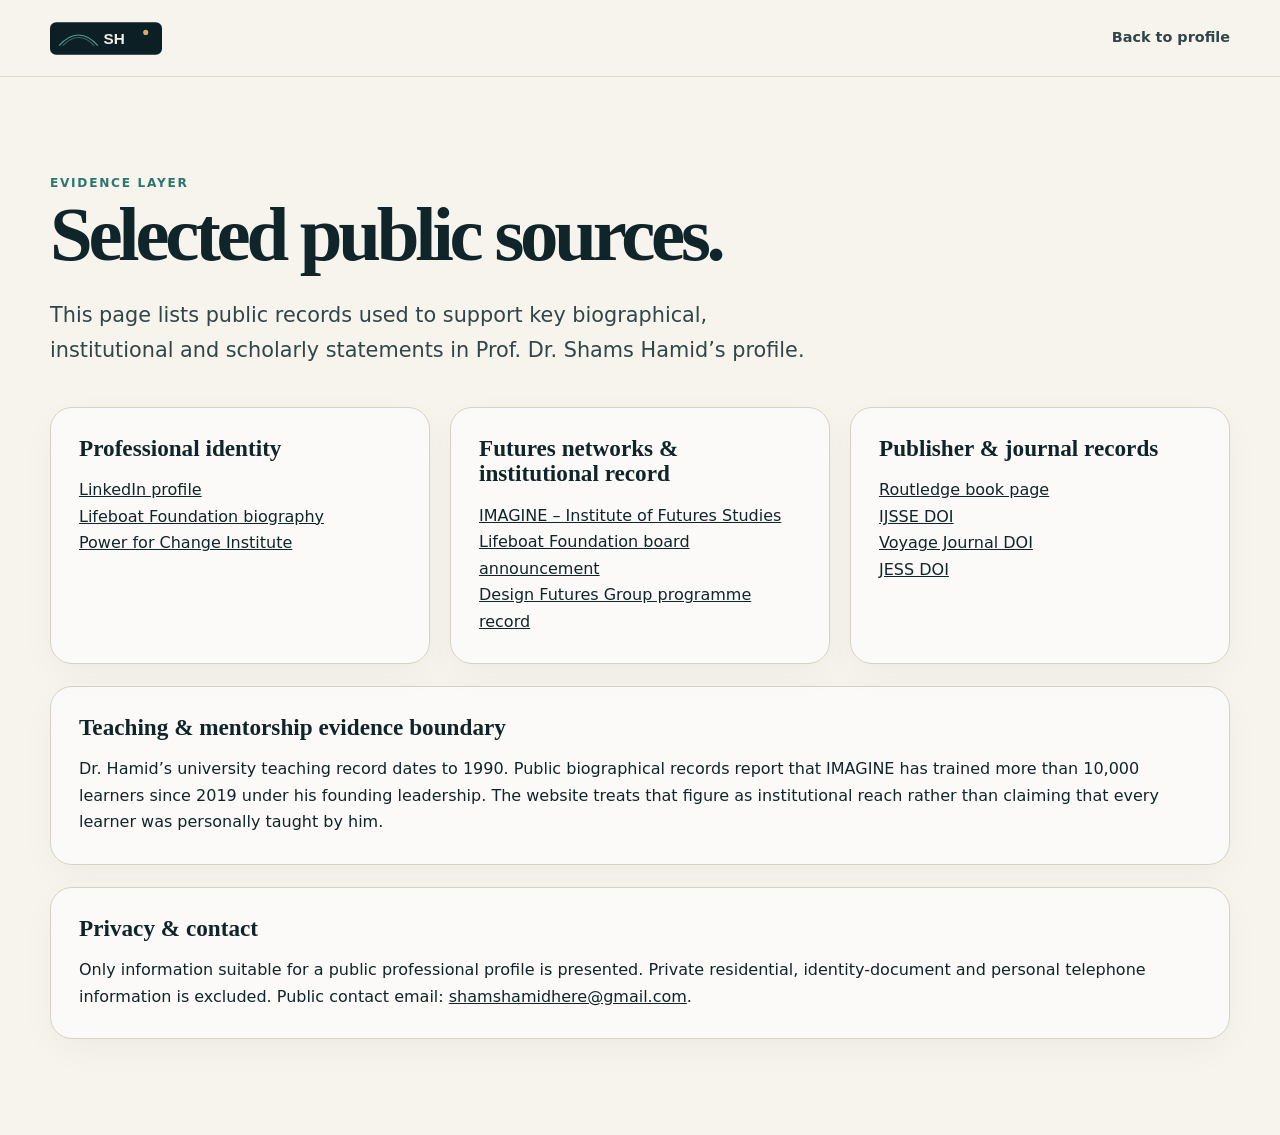
==== sources.html @ 1b71eae9 "Add public evidence and sources page" ====
<!doctype html><html lang="en"><head><meta charset="utf-8"><meta name="viewport" content="width=device-width,initial-scale=1"><title>Evidence & Sources | Prof. Dr. Shams Hamid</title><meta name="description" content="Selected public sources supporting the professional profile of Prof. Dr. Shams Hamid."><link rel="canonical" href="https://salmankhatani-web.github.io/shams-hamid/sources.html"><link rel="stylesheet" href="styles.css"></head><body><header class="topbar"><div class="wrap nav"><a class="brand" href="index.html"><img src="assets/logo.svg" alt="SH monogram" width="48" height="48"></a><nav class="navlinks" style="display:flex"><a href="index.html">Back to profile</a></nav></div></header><main><section><div class="wrap"><div class="eyebrow">Evidence Layer</div><h1 style="font-size:clamp(2.6rem,6vw,5rem)">Selected public sources.</h1><p class="lead">This page lists public records used to support key biographical, institutional and scholarly statements in Prof. Dr. Shams Hamid’s profile.</p><div class="cards" style="margin-top:40px"><article class="card"><h3>Professional identity</h3><p><a href="https://www.linkedin.com/in/shams-hamid/">LinkedIn profile</a><br><a href="https://lifeboat.com/ex/bios.shams.hamid">Lifeboat Foundation biography</a><br><a href="https://powerforchange.world/">Power for Change Institute</a></p></article><article class="card"><h3>Futures networks & institutional record</h3><p><a href="https://www.linkedin.com/company/imagine-institute-of-futures-studies/">IMAGINE – Institute of Futures Studies</a><br><a href="https://lifeboat.com/whatsnew.shtml">Lifeboat Foundation board announcement</a><br><a href="https://www.designfutures.cn/en/h-col-194.html">Design Futures Group programme record</a></p></article><article class="card"><h3>Publisher & journal records</h3><p><a href="https://www.routledge.com/Digital-Futures-in-Human-Computer-Interaction-Design-Thinking-for-Digital-Transformation/Fu-Barbara-Scupelli/p/book/9781032693583">Routledge book page</a><br><a href="https://doi.org/10.58661/ijsse.v4i3.320">IJSSE DOI</a><br><a href="https://doi.org/10.58622/vjes.v4i3.199">Voyage Journal DOI</a><br><a href="https://doi.org/10.20547/jess1212412103">JESS DOI</a></p></article></div><div class="card" style="margin-top:22px"><h3>Teaching & mentorship evidence boundary</h3><p>Dr. Hamid’s university teaching record dates to 1990. Public biographical records report that IMAGINE has trained more than 10,000 learners since 2019 under his founding leadership. The website treats that figure as institutional reach rather than claiming that every learner was personally taught by him.</p></div><div class="card" style="margin-top:22px"><h3>Privacy & contact</h3><p>Only information suitable for a public professional profile is presented. Private residential, identity-document and personal telephone information is excluded. Public contact email: <a href="mailto:shamshamidhere@gmail.com">shamshamidhere@gmail.com</a>.</p></div></div></section></main></body></html>
---- styles.css ----
.skip-link{position:absolute;left:-9999px;top:auto;width:1px;height:1px;overflow:hidden}.skip-link:focus{left:1rem;top:1rem;width:auto;height:auto;z-index:9999;padding:.7rem 1rem;background:#fff;color:#111;border-radius:.5rem}
:root{
  --ink:#102529;--ink2:#17383d;--paper:#f7f4ed;--paper2:#efe9dc;--accent:#2d766f;--accent2:#c89b4b;--muted:#5f6f70;--line:#d8d2c4;--white:#fff;
  --max:1180px;--radius:22px;--shadow:0 20px 60px rgba(16,37,41,.09)
}
*{box-sizing:border-box}html{scroll-behavior:smooth}body{margin:0;font-family:Inter,ui-sans-serif,system-ui,-apple-system,BlinkMacSystemFont,"Segoe UI",sans-serif;background:var(--paper);color:var(--ink);line-height:1.65}a{color:inherit}img{max-width:100%;display:block}button{font:inherit}
.wrap{width:min(calc(100% - 36px),var(--max));margin:auto}.eyebrow{text-transform:uppercase;letter-spacing:.14em;font-size:.76rem;font-weight:800;color:var(--accent)}h1,h2,h3{font-family:Georgia,"Times New Roman",serif;line-height:1.1;margin:0 0 .75rem}h1{font-size:clamp(3rem,7vw,6.4rem);letter-spacing:-.055em}h2{font-size:clamp(2.1rem,4.5vw,4rem);letter-spacing:-.035em}h3{font-size:1.45rem}.lead{font-size:clamp(1.05rem,2vw,1.3rem);max-width:760px;color:#304649}.small{font-size:.88rem;color:var(--muted)}
.topbar{position:sticky;top:0;z-index:20;background:rgba(247,244,237,.92);backdrop-filter:blur(14px);border-bottom:1px solid rgba(216,210,196,.8)}.nav{min-height:76px;display:flex;align-items:center;gap:24px}.brand{display:flex;align-items:center;gap:12px;text-decoration:none;font-weight:800}.brand img{width:112px;height:33px}.navlinks{margin-left:auto;display:flex;gap:20px;flex-wrap:wrap}.navlinks a{text-decoration:none;font-size:.9rem;font-weight:700;color:#314649}.navlinks a:hover{color:var(--accent)}
.hero{padding:76px 0 92px;background:radial-gradient(circle at 83% 12%,rgba(200,155,75,.15),transparent 27%),linear-gradient(180deg,#fbf9f4 0%,var(--paper) 100%)}.hero-grid{display:grid;grid-template-columns:1.18fr .82fr;gap:64px;align-items:center}.hero h1 span{display:block;color:var(--accent)}.hero .role{font-size:clamp(1.15rem,2.2vw,1.55rem);font-weight:700;margin:1rem 0}.hero-copy{max-width:730px}.quote{margin:30px 0 0;padding:18px 22px;border-left:3px solid var(--accent2);background:rgba(255,255,255,.5);font-family:Georgia,serif;font-size:1.08rem}.actions{display:flex;gap:12px;flex-wrap:wrap;margin-top:28px}.btn{display:inline-flex;align-items:center;justify-content:center;text-decoration:none;border:1px solid var(--ink);border-radius:999px;padding:12px 18px;font-weight:800;font-size:.92rem}.btn.primary{background:var(--ink);color:var(--paper)}.btn:hover{transform:translateY(-1px)}
.portrait-card{position:relative}.portrait-card img{width:100%;aspect-ratio:5/6;object-fit:cover;border-radius:36px 36px 120px 36px;box-shadow:var(--shadow);border:1px solid var(--line)}.portrait-note{position:absolute;left:-28px;bottom:24px;background:var(--ink);color:#fff;border-radius:18px;padding:14px 16px;width:min(300px,85%);font-size:.83rem;box-shadow:var(--shadow)}
.metrics{margin-top:-38px;position:relative;z-index:3}.metric-grid{display:grid;grid-template-columns:repeat(4,1fr);background:var(--ink);color:#fff;border-radius:26px;overflow:hidden;box-shadow:var(--shadow)}.metric{padding:28px;border-right:1px solid rgba(255,255,255,.14)}.metric:last-child{border-right:0}.metric strong{font-family:Georgia,serif;font-size:2.2rem;display:block;color:#e8d3a5}.metric span{font-size:.86rem;color:#c9d5d3}
section{padding:96px 0}.section-head{display:grid;grid-template-columns:.72fr 1.28fr;gap:60px;margin-bottom:48px}.section-head p{margin:0}.cards{display:grid;grid-template-columns:repeat(3,1fr);gap:20px}.card{background:rgba(255,255,255,.62);border:1px solid var(--line);border-radius:var(--radius);padding:28px;box-shadow:0 12px 36px rgba(16,37,41,.035)}.card p:last-child{margin-bottom:0}.tag{display:inline-block;padding:5px 10px;border:1px solid #b9cdc7;border-radius:999px;font-size:.75rem;font-weight:800;margin:0 5px 7px 0;color:var(--accent)}
.band{background:var(--ink);color:#eef4f1}.band .eyebrow{color:#9fd2c7}.band .lead,.band .small{color:#bfd0cd}.band .card{background:rgba(255,255,255,.055);border-color:rgba(255,255,255,.14)}.band a{color:#fff}
.timeline{display:grid;grid-template-columns:1fr 1fr;gap:22px}.t-item{padding:28px;border-top:1px solid var(--line)}.band .t-item{border-color:rgba(255,255,255,.18)}.year{font-weight:900;color:var(--accent2);letter-spacing:.05em}.t-item h3{margin:.3rem 0 .55rem}
.pub-list{display:grid;gap:14px}.pub{padding:22px 0;border-bottom:1px solid var(--line);display:grid;grid-template-columns:110px 1fr auto;gap:22px;align-items:start}.pub:last-child{border-bottom:0}.pub-year{font-weight:900;color:var(--accent)}.pub-title{font-weight:800}.pub-meta{color:var(--muted);font-size:.9rem}.pub-link{text-decoration:none;font-weight:800;font-size:.86rem;border-bottom:1px solid currentColor;white-space:nowrap}
.thinking{display:grid;grid-template-columns:repeat(3,1fr);gap:20px}.thought{padding:28px;background:#fff;border-radius:var(--radius);border:1px solid var(--line)}.thought time{font-size:.78rem;color:var(--muted)}.thought a{text-decoration:none}.thought a:hover{text-decoration:underline}.thought p{color:#405456}
.split{display:grid;grid-template-columns:1fr 1fr;gap:50px}.list-clean{padding:0;margin:0;list-style:none}.list-clean li{padding:13px 0;border-bottom:1px solid var(--line)}
.contact{border-radius:34px;background:linear-gradient(135deg,var(--ink),#1d4a4d);color:#fff;padding:54px}.contact h2{max-width:800px}.contact p{color:#c8d6d3;max-width:760px}.contact .btn{border-color:#fff;color:#fff}.contact .btn.primary{background:#fff;color:var(--ink)}
footer{padding:38px 0 58px}.footer-grid{display:flex;gap:22px;justify-content:space-between;align-items:flex-start;border-top:1px solid var(--line);padding-top:28px}.footer-links{display:flex;gap:14px;flex-wrap:wrap}.footer-links a{font-size:.85rem;color:var(--muted)}
.mobile-toggle{display:none;margin-left:auto;background:none;border:0;font-size:1.3rem}
@media(max-width:900px){.hero-grid,.section-head,.split{grid-template-columns:1fr}.hero-grid{gap:36px}.portrait-card{max-width:620px}.portrait-note{left:10px}.metric-grid{grid-template-columns:1fr 1fr}.metric:nth-child(2){border-right:0}.cards,.thinking{grid-template-columns:1fr 1fr}.timeline{grid-template-columns:1fr}.section-head{gap:18px}.navlinks{display:none;position:absolute;left:18px;right:18px;top:66px;background:#fff;padding:18px;border-radius:16px;box-shadow:var(--shadow);border:1px solid var(--line)}.navlinks.open{display:grid}.mobile-toggle{display:block}.pub{grid-template-columns:78px 1fr}.pub-link{grid-column:2}}
@media(max-width:620px){.cards,.thinking,.metric-grid{grid-template-columns:1fr}.metric{border-right:0;border-bottom:1px solid rgba(255,255,255,.14)}.metric:last-child{border-bottom:0}section{padding:72px 0}.hero{padding-top:46px}.contact{padding:34px 24px}.footer-grid{display:grid}.pub{grid-template-columns:1fr}.pub-link{grid-column:1}}
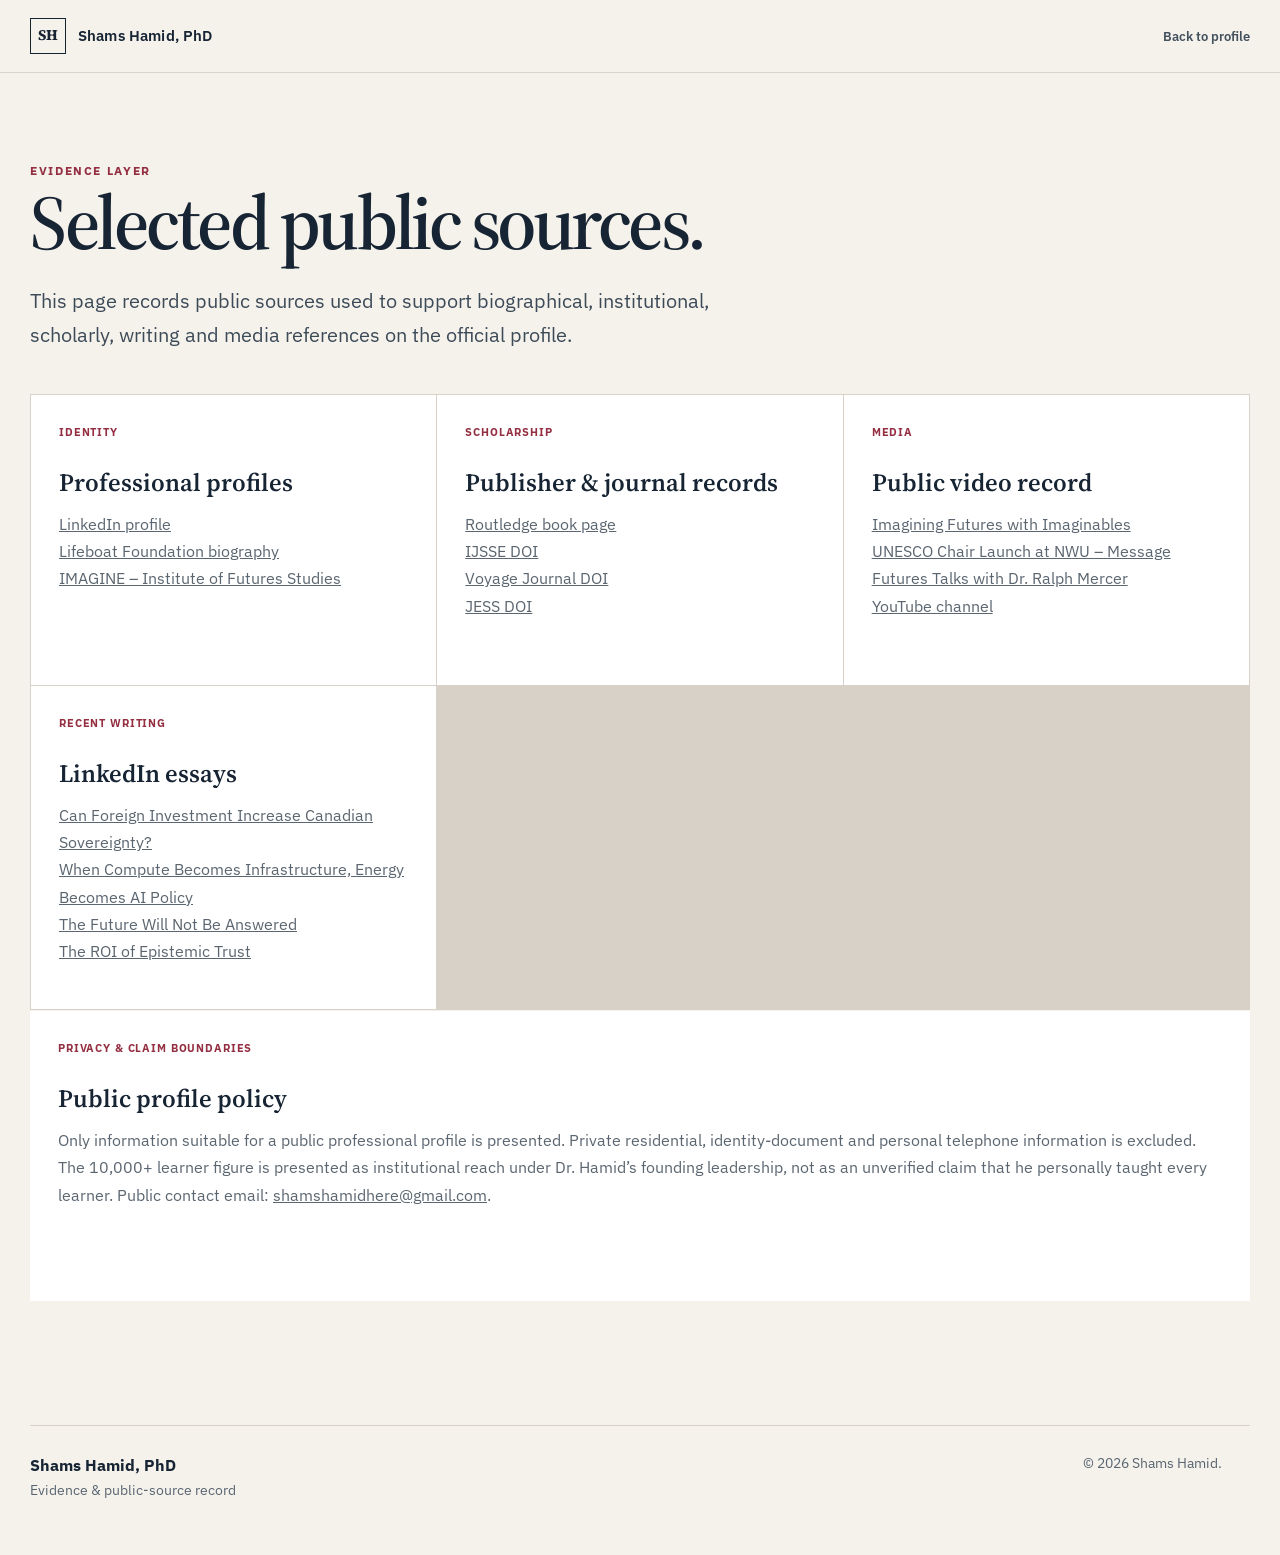
==== commit df936bd9: "Update evidence layer with writing and video sources" ====
--- a/sources.html
+++ b/sources.html
@@ -1 +1,24 @@
-<!doctype html><html lang="en"><head><meta charset="utf-8"><meta name="viewport" content="width=device-width,initial-scale=1"><title>Evidence & Sources | Prof. Dr. Shams Hamid</title><meta name="description" content="Selected public sources supporting the professional profile of Prof. Dr. Shams Hamid."><link rel="canonical" href="https://salmankhatani-web.github.io/shams-hamid/sources.html"><link rel="stylesheet" href="styles.css"></head><body><header class="topbar"><div class="wrap nav"><a class="brand" href="index.html"><img src="assets/logo.svg" alt="SH monogram" width="48" height="48"></a><nav class="navlinks" style="display:flex"><a href="index.html">Back to profile</a></nav></div></header><main><section><div class="wrap"><div class="eyebrow">Evidence Layer</div><h1 style="font-size:clamp(2.6rem,6vw,5rem)">Selected public sources.</h1><p class="lead">This page lists public records used to support key biographical, institutional and scholarly statements in Prof. Dr. Shams Hamid’s profile.</p><div class="cards" style="margin-top:40px"><article class="card"><h3>Professional identity</h3><p><a href="https://www.linkedin.com/in/shams-hamid/">LinkedIn profile</a><br><a href="https://lifeboat.com/ex/bios.shams.hamid">Lifeboat Foundation biography</a><br><a href="https://powerforchange.world/">Power for Change Institute</a></p></article><article class="card"><h3>Futures networks & institutional record</h3><p><a href="https://www.linkedin.com/company/imagine-institute-of-futures-studies/">IMAGINE – Institute of Futures Studies</a><br><a href="https://lifeboat.com/whatsnew.shtml">Lifeboat Foundation board announcement</a><br><a href="https://www.designfutures.cn/en/h-col-194.html">Design Futures Group programme record</a></p></article><article class="card"><h3>Publisher & journal records</h3><p><a href="https://www.routledge.com/Digital-Futures-in-Human-Computer-Interaction-Design-Thinking-for-Digital-Transformation/Fu-Barbara-Scupelli/p/book/9781032693583">Routledge book page</a><br><a href="https://doi.org/10.58661/ijsse.v4i3.320">IJSSE DOI</a><br><a href="https://doi.org/10.58622/vjes.v4i3.199">Voyage Journal DOI</a><br><a href="https://doi.org/10.20547/jess1212412103">JESS DOI</a></p></article></div><div class="card" style="margin-top:22px"><h3>Teaching & mentorship evidence boundary</h3><p>Dr. Hamid’s university teaching record dates to 1990. Public biographical records report that IMAGINE has trained more than 10,000 learners since 2019 under his founding leadership. The website treats that figure as institutional reach rather than claiming that every learner was personally taught by him.</p></div><div class="card" style="margin-top:22px"><h3>Privacy & contact</h3><p>Only information suitable for a public professional profile is presented. Private residential, identity-document and personal telephone information is excluded. Public contact email: <a href="mailto:shamshamidhere@gmail.com">shamshamidhere@gmail.com</a>.</p></div></div></section></main></body></html>+<!doctype html>
+<html lang="en-CA">
+<head>
+<meta charset="utf-8"><meta name="viewport" content="width=device-width,initial-scale=1">
+<title>Evidence & Sources | Shams Hamid, PhD</title>
+<meta name="description" content="Selected public sources supporting the professional profile, scholarship, public writing and media references of Shams Hamid, PhD.">
+<link rel="canonical" href="https://salmankhatani-web.github.io/shams-hamid/sources.html">
+<link rel="preconnect" href="https://fonts.googleapis.com"><link rel="preconnect" href="https://fonts.gstatic.com" crossorigin>
+<link href="https://fonts.googleapis.com/css2?family=IBM+Plex+Sans:wght@400;500;600;700&family=Source+Serif+4:opsz,wght@8..60,500;8..60,600;8..60,700&display=swap" rel="stylesheet">
+<link rel="stylesheet" href="styles.css">
+</head>
+<body>
+<header class="topbar"><div class="wrap nav"><a class="brand" href="index.html"><span class="brand-mark">SH</span><span class="brand-name">Shams Hamid, PhD</span></a><nav class="navlinks" style="display:flex"><a href="index.html">Back to profile</a></nav></div></header>
+<main><section><div class="wrap"><div class="kicker">Evidence layer</div><h1 style="font-size:clamp(2.8rem,6vw,5rem)">Selected public sources.</h1><p class="lead">This page records public sources used to support biographical, institutional, scholarly, writing and media references on the official profile.</p>
+<div class="article-grid" style="margin-top:42px">
+<article class="essay"><div class="essay-meta"><span>Identity</span></div><h3>Professional profiles</h3><p><a href="https://www.linkedin.com/in/shams-hamid/">LinkedIn profile</a><br><a href="https://lifeboat.com/ex/bios.shams.hamid">Lifeboat Foundation biography</a><br><a href="https://www.linkedin.com/company/imagine-institute-of-futures-studies/">IMAGINE – Institute of Futures Studies</a></p></article>
+<article class="essay"><div class="essay-meta"><span>Scholarship</span></div><h3>Publisher & journal records</h3><p><a href="https://www.routledge.com/Digital-Futures-in-Human-Computer-Interaction-Design-Thinking-for-Digital-Transformation/Fu-Barbara-Scupelli/p/book/9781032693583">Routledge book page</a><br><a href="https://doi.org/10.58661/ijsse.v4i3.320">IJSSE DOI</a><br><a href="https://doi.org/10.58622/vjes.v4i3.199">Voyage Journal DOI</a><br><a href="https://doi.org/10.20547/jess1212412103">JESS DOI</a></p></article>
+<article class="essay"><div class="essay-meta"><span>Media</span></div><h3>Public video record</h3><p><a href="https://youtu.be/_7BHULCZDZw">Imagining Futures with Imaginables</a><br><a href="https://youtu.be/CGYfolSkQhQ">UNESCO Chair Launch at NWU – Message</a><br><a href="https://youtu.be/n3rizg6lY14">Futures Talks with Dr. Ralph Mercer</a><br><a href="https://www.youtube.com/@shamshamid">YouTube channel</a></p></article>
+<article class="essay"><div class="essay-meta"><span>Recent writing</span></div><h3>LinkedIn essays</h3><p><a href="https://www.linkedin.com/pulse/can-foreign-investment-increase-canadian-sovereignty-shams-hamid-k3a0c">Can Foreign Investment Increase Canadian Sovereignty?</a><br><a href="https://www.linkedin.com/pulse/when-compute-becomes-infrastructure-energy-ai-policy-shams-hamid-jnkqc">When Compute Becomes Infrastructure, Energy Becomes AI Policy</a><br><a href="https://www.linkedin.com/pulse/future-answered-shams-hamid-imywc">The Future Will Not Be Answered</a><br><a href="https://www.linkedin.com/pulse/roi-epistemic-trust-shams-hamid-quqqc">The ROI of Epistemic Trust</a></p></article>
+</div>
+<div class="essay" style="margin-top:1px"><div class="essay-meta"><span>Privacy & claim boundaries</span></div><h3>Public profile policy</h3><p>Only information suitable for a public professional profile is presented. Private residential, identity-document and personal telephone information is excluded. The 10,000+ learner figure is presented as institutional reach under Dr. Hamid’s founding leadership, not as an unverified claim that he personally taught every learner. Public contact email: <a href="mailto:shamshamidhere@gmail.com">shamshamidhere@gmail.com</a>.</p></div>
+</div></section></main>
+<footer><div class="wrap footer-grid"><div><strong>Shams Hamid, PhD</strong><div class="small">Evidence & public-source record</div></div><div class="small">© <span id="year"></span> Shams Hamid.</div></div></footer><script src="script.js"></script>
+</body></html>
--- a/styles.css
+++ b/styles.css
@@ -1,23 +1,21 @@
-
-.skip-link{position:absolute;left:-9999px;top:auto;width:1px;height:1px;overflow:hidden}.skip-link:focus{left:1rem;top:1rem;width:auto;height:auto;z-index:9999;padding:.7rem 1rem;background:#fff;color:#111;border-radius:.5rem}
+.skip-link{position:absolute;left:-9999px;width:1px;height:1px;overflow:hidden}.skip-link:focus{left:1rem;top:1rem;width:auto;height:auto;z-index:9999;padding:.7rem 1rem;background:#fff;color:#111;border:1px solid #bbb}
 :root{
-  --ink:#102529;--ink2:#17383d;--paper:#f7f4ed;--paper2:#efe9dc;--accent:#2d766f;--accent2:#c89b4b;--muted:#5f6f70;--line:#d8d2c4;--white:#fff;
-  --max:1180px;--radius:22px;--shadow:0 20px 60px rgba(16,37,41,.09)
+  --navy:#172433;--navy-2:#24384d;--paper:#f5f2ec;--paper-2:#ece7df;--white:#fff;--maple:#942f42;--maple-dark:#722334;--bronze:#a77b48;--slate:#596571;--line:#d7d1c7;--mist:#dde4e7;--max:1220px;--serif:"Source Serif 4",Georgia,"Times New Roman",serif;--sans:"IBM Plex Sans","Helvetica Neue",Arial,sans-serif;--shadow:0 18px 50px rgba(23,36,51,.10)
 }
-*{box-sizing:border-box}html{scroll-behavior:smooth}body{margin:0;font-family:Inter,ui-sans-serif,system-ui,-apple-system,BlinkMacSystemFont,"Segoe UI",sans-serif;background:var(--paper);color:var(--ink);line-height:1.65}a{color:inherit}img{max-width:100%;display:block}button{font:inherit}
-.wrap{width:min(calc(100% - 36px),var(--max));margin:auto}.eyebrow{text-transform:uppercase;letter-spacing:.14em;font-size:.76rem;font-weight:800;color:var(--accent)}h1,h2,h3{font-family:Georgia,"Times New Roman",serif;line-height:1.1;margin:0 0 .75rem}h1{font-size:clamp(3rem,7vw,6.4rem);letter-spacing:-.055em}h2{font-size:clamp(2.1rem,4.5vw,4rem);letter-spacing:-.035em}h3{font-size:1.45rem}.lead{font-size:clamp(1.05rem,2vw,1.3rem);max-width:760px;color:#304649}.small{font-size:.88rem;color:var(--muted)}
-.topbar{position:sticky;top:0;z-index:20;background:rgba(247,244,237,.92);backdrop-filter:blur(14px);border-bottom:1px solid rgba(216,210,196,.8)}.nav{min-height:76px;display:flex;align-items:center;gap:24px}.brand{display:flex;align-items:center;gap:12px;text-decoration:none;font-weight:800}.brand img{width:112px;height:33px}.navlinks{margin-left:auto;display:flex;gap:20px;flex-wrap:wrap}.navlinks a{text-decoration:none;font-size:.9rem;font-weight:700;color:#314649}.navlinks a:hover{color:var(--accent)}
-.hero{padding:76px 0 92px;background:radial-gradient(circle at 83% 12%,rgba(200,155,75,.15),transparent 27%),linear-gradient(180deg,#fbf9f4 0%,var(--paper) 100%)}.hero-grid{display:grid;grid-template-columns:1.18fr .82fr;gap:64px;align-items:center}.hero h1 span{display:block;color:var(--accent)}.hero .role{font-size:clamp(1.15rem,2.2vw,1.55rem);font-weight:700;margin:1rem 0}.hero-copy{max-width:730px}.quote{margin:30px 0 0;padding:18px 22px;border-left:3px solid var(--accent2);background:rgba(255,255,255,.5);font-family:Georgia,serif;font-size:1.08rem}.actions{display:flex;gap:12px;flex-wrap:wrap;margin-top:28px}.btn{display:inline-flex;align-items:center;justify-content:center;text-decoration:none;border:1px solid var(--ink);border-radius:999px;padding:12px 18px;font-weight:800;font-size:.92rem}.btn.primary{background:var(--ink);color:var(--paper)}.btn:hover{transform:translateY(-1px)}
-.portrait-card{position:relative}.portrait-card img{width:100%;aspect-ratio:5/6;object-fit:cover;border-radius:36px 36px 120px 36px;box-shadow:var(--shadow);border:1px solid var(--line)}.portrait-note{position:absolute;left:-28px;bottom:24px;background:var(--ink);color:#fff;border-radius:18px;padding:14px 16px;width:min(300px,85%);font-size:.83rem;box-shadow:var(--shadow)}
-.metrics{margin-top:-38px;position:relative;z-index:3}.metric-grid{display:grid;grid-template-columns:repeat(4,1fr);background:var(--ink);color:#fff;border-radius:26px;overflow:hidden;box-shadow:var(--shadow)}.metric{padding:28px;border-right:1px solid rgba(255,255,255,.14)}.metric:last-child{border-right:0}.metric strong{font-family:Georgia,serif;font-size:2.2rem;display:block;color:#e8d3a5}.metric span{font-size:.86rem;color:#c9d5d3}
-section{padding:96px 0}.section-head{display:grid;grid-template-columns:.72fr 1.28fr;gap:60px;margin-bottom:48px}.section-head p{margin:0}.cards{display:grid;grid-template-columns:repeat(3,1fr);gap:20px}.card{background:rgba(255,255,255,.62);border:1px solid var(--line);border-radius:var(--radius);padding:28px;box-shadow:0 12px 36px rgba(16,37,41,.035)}.card p:last-child{margin-bottom:0}.tag{display:inline-block;padding:5px 10px;border:1px solid #b9cdc7;border-radius:999px;font-size:.75rem;font-weight:800;margin:0 5px 7px 0;color:var(--accent)}
-.band{background:var(--ink);color:#eef4f1}.band .eyebrow{color:#9fd2c7}.band .lead,.band .small{color:#bfd0cd}.band .card{background:rgba(255,255,255,.055);border-color:rgba(255,255,255,.14)}.band a{color:#fff}
-.timeline{display:grid;grid-template-columns:1fr 1fr;gap:22px}.t-item{padding:28px;border-top:1px solid var(--line)}.band .t-item{border-color:rgba(255,255,255,.18)}.year{font-weight:900;color:var(--accent2);letter-spacing:.05em}.t-item h3{margin:.3rem 0 .55rem}
-.pub-list{display:grid;gap:14px}.pub{padding:22px 0;border-bottom:1px solid var(--line);display:grid;grid-template-columns:110px 1fr auto;gap:22px;align-items:start}.pub:last-child{border-bottom:0}.pub-year{font-weight:900;color:var(--accent)}.pub-title{font-weight:800}.pub-meta{color:var(--muted);font-size:.9rem}.pub-link{text-decoration:none;font-weight:800;font-size:.86rem;border-bottom:1px solid currentColor;white-space:nowrap}
-.thinking{display:grid;grid-template-columns:repeat(3,1fr);gap:20px}.thought{padding:28px;background:#fff;border-radius:var(--radius);border:1px solid var(--line)}.thought time{font-size:.78rem;color:var(--muted)}.thought a{text-decoration:none}.thought a:hover{text-decoration:underline}.thought p{color:#405456}
-.split{display:grid;grid-template-columns:1fr 1fr;gap:50px}.list-clean{padding:0;margin:0;list-style:none}.list-clean li{padding:13px 0;border-bottom:1px solid var(--line)}
-.contact{border-radius:34px;background:linear-gradient(135deg,var(--ink),#1d4a4d);color:#fff;padding:54px}.contact h2{max-width:800px}.contact p{color:#c8d6d3;max-width:760px}.contact .btn{border-color:#fff;color:#fff}.contact .btn.primary{background:#fff;color:var(--ink)}
-footer{padding:38px 0 58px}.footer-grid{display:flex;gap:22px;justify-content:space-between;align-items:flex-start;border-top:1px solid var(--line);padding-top:28px}.footer-links{display:flex;gap:14px;flex-wrap:wrap}.footer-links a{font-size:.85rem;color:var(--muted)}
-.mobile-toggle{display:none;margin-left:auto;background:none;border:0;font-size:1.3rem}
-@media(max-width:900px){.hero-grid,.section-head,.split{grid-template-columns:1fr}.hero-grid{gap:36px}.portrait-card{max-width:620px}.portrait-note{left:10px}.metric-grid{grid-template-columns:1fr 1fr}.metric:nth-child(2){border-right:0}.cards,.thinking{grid-template-columns:1fr 1fr}.timeline{grid-template-columns:1fr}.section-head{gap:18px}.navlinks{display:none;position:absolute;left:18px;right:18px;top:66px;background:#fff;padding:18px;border-radius:16px;box-shadow:var(--shadow);border:1px solid var(--line)}.navlinks.open{display:grid}.mobile-toggle{display:block}.pub{grid-template-columns:78px 1fr}.pub-link{grid-column:2}}
-@media(max-width:620px){.cards,.thinking,.metric-grid{grid-template-columns:1fr}.metric{border-right:0;border-bottom:1px solid rgba(255,255,255,.14)}.metric:last-child{border-bottom:0}section{padding:72px 0}.hero{padding-top:46px}.contact{padding:34px 24px}.footer-grid{display:grid}.pub{grid-template-columns:1fr}.pub-link{grid-column:1}}
+*{box-sizing:border-box}html{scroll-behavior:smooth}body{margin:0;background:var(--paper);color:var(--navy);font-family:var(--sans);font-size:16px;line-height:1.7;text-rendering:optimizeLegibility}a{color:inherit}img{max-width:100%;display:block}button{font:inherit}.wrap{width:min(calc(100% - 40px),var(--max));margin:auto}.small{font-size:.86rem;color:var(--slate)}
+.kicker{text-transform:uppercase;letter-spacing:.14em;font-size:.73rem;font-weight:700;color:var(--maple)}.kicker.light{color:#dfb9c0}h1,h2,h3{font-family:var(--serif);font-weight:600;line-height:1.08;margin:0 0 .7rem}h1{font-size:clamp(3.5rem,7vw,6.2rem);letter-spacing:-.045em}h1 span{font-weight:500;color:var(--maple)}h2{font-size:clamp(2.3rem,4.2vw,4rem);letter-spacing:-.03em}h3{font-size:1.4rem}.lead{font-size:clamp(1.05rem,1.6vw,1.25rem);color:#3d4b58;max-width:760px}.prose-lg{font-family:var(--serif);font-size:clamp(1.16rem,1.7vw,1.36rem);color:#33414e;max-width:790px}.prose-lg p{margin-top:0;margin-bottom:1.2rem}
+.topbar{position:sticky;top:0;z-index:30;background:rgba(245,242,236,.94);border-bottom:1px solid rgba(215,209,199,.86);backdrop-filter:blur(12px)}.nav{min-height:72px;display:flex;align-items:center;gap:24px}.brand{display:flex;align-items:center;gap:12px;text-decoration:none}.brand-mark{width:36px;height:36px;display:grid;place-items:center;border:1px solid var(--navy);font-family:var(--serif);font-weight:700;font-size:.92rem}.brand-name{font-weight:600;font-size:.95rem;letter-spacing:.01em}.navlinks{margin-left:auto;display:flex;gap:22px;align-items:center}.navlinks a{text-decoration:none;font-size:.84rem;font-weight:600;color:#43505d}.navlinks a:hover{color:var(--maple)}.mobile-toggle{display:none;margin-left:auto;background:none;border:0;font-size:1.25rem;color:var(--navy)}
+.hero{padding:58px 0 72px;background:linear-gradient(180deg,#faf8f4 0%,var(--paper) 100%)}.hero-grid{display:grid;grid-template-columns:.9fr 1.1fr;gap:60px;align-items:center}.hero-copy{max-width:650px}.hero .role{font-family:var(--serif);font-size:clamp(1.25rem,2vw,1.6rem);font-weight:500;line-height:1.4;margin:1rem 0 1.15rem}.hero-meta{display:flex;gap:8px;flex-wrap:wrap;margin:24px 0}.hero-meta span{border:1px solid #c6c0b7;background:rgba(255,255,255,.45);padding:6px 10px;font-size:.75rem;font-weight:600;color:#4c5965}.actions{display:flex;gap:11px;flex-wrap:wrap;margin-top:26px}.btn{display:inline-flex;align-items:center;justify-content:center;text-decoration:none;border:1px solid var(--navy);padding:11px 16px;font-weight:600;font-size:.86rem;transition:.2s ease}.btn:hover{transform:translateY(-1px)}.btn.primary{background:var(--navy);color:#fff}.academic-note{margin-top:18px;font-size:.82rem;color:#69737c}.hero-media{display:grid;grid-template-columns:.58fr 1.42fr;gap:18px;align-items:stretch}.portrait-block{margin:0;background:#fff;border:1px solid var(--line);padding:10px;box-shadow:var(--shadow)}.portrait-block img{width:100%;aspect-ratio:1/1.14;object-fit:cover;object-position:center top}.portrait-block figcaption{padding:12px 6px 4px}.portrait-block strong,.portrait-block span{display:block}.portrait-block span{font-size:.78rem;color:var(--slate);margin-top:2px}.featured-video{background:var(--navy);color:#fff;padding:12px;display:flex;flex-direction:column;box-shadow:var(--shadow)}.media-label{text-transform:uppercase;letter-spacing:.13em;font-size:.7rem;color:#d7bbc1;font-weight:700;padding:2px 2px 9px}.video-frame{position:relative;aspect-ratio:16/9;background:#0d1117;overflow:hidden}.video-frame iframe{position:absolute;inset:0;width:100%;height:100%;border:0}.video-caption{padding:14px 4px 4px}.video-caption strong,.video-caption span{display:block}.video-caption strong{font-family:var(--serif);font-size:1.15rem;font-weight:600}.video-caption span{font-size:.78rem;color:#c6d0da;margin-top:3px}
+.facts{padding:0 0 18px}.fact-grid{display:grid;grid-template-columns:repeat(4,1fr);border-top:1px solid var(--line);border-bottom:1px solid var(--line)}.fact-grid>div{padding:22px 20px;border-right:1px solid var(--line)}.fact-grid>div:first-child{padding-left:0}.fact-grid>div:last-child{border-right:0}.fact-grid strong,.fact-grid span{display:block}.fact-grid strong{font-family:var(--serif);font-size:1.35rem;font-weight:600;color:var(--maple-dark)}.fact-grid span{font-size:.8rem;color:var(--slate);margin-top:3px}
+section{padding:88px 0}.editorial-grid{display:grid;grid-template-columns:.72fr 1.28fr;gap:72px;align-items:start}.section-head{display:grid;grid-template-columns:.8fr 1.2fr;gap:60px;margin-bottom:42px;align-items:end}.compact-head{grid-template-columns:1fr auto;align-items:end}.section-action{text-align:right}.text-link{font-size:.88rem;font-weight:600;text-decoration:none;border-bottom:1px solid currentColor;color:var(--maple-dark)}
+.writing-section{background:#fff}.article-grid{display:grid;grid-template-columns:repeat(3,1fr);gap:1px;background:var(--line);border:1px solid var(--line)}.essay{background:#fff;padding:28px;min-height:290px;display:flex;flex-direction:column}.essay-featured{grid-column:span 2;background:#faf8f4}.essay-meta{display:flex;justify-content:space-between;gap:12px;text-transform:uppercase;letter-spacing:.08em;font-size:.67rem;font-weight:700;color:var(--maple);margin-bottom:28px}.essay-meta time{color:#76808a}.essay h3{font-size:1.55rem}.essay-featured h3{font-size:clamp(2rem,3vw,2.7rem)}.essay h3 a{text-decoration:none}.essay h3 a:hover{color:var(--maple)}.essay p{color:#5b6670;margin-top:.25rem}.essay-link{margin-top:auto;text-decoration:none;font-size:.82rem;font-weight:600;color:var(--maple-dark)}
+.agenda-band{background:var(--navy);color:#eef2f5}.agenda-grid{display:grid;grid-template-columns:repeat(3,1fr);gap:0;margin-top:22px;border-top:1px solid rgba(255,255,255,.18);border-bottom:1px solid rgba(255,255,255,.18)}.agenda-grid article{padding:32px 30px;border-right:1px solid rgba(255,255,255,.18)}.agenda-grid article:last-child{border-right:0}.agenda-grid article>span{font-family:var(--serif);color:#d4a5ae;font-size:1.1rem}.agenda-grid h3{font-size:1.55rem;margin-top:1.8rem}.agenda-grid p{color:#c3cdd6;font-size:.92rem;margin-bottom:0}
+.pub-list{display:grid}.pub{padding:22px 0;border-bottom:1px solid var(--line);display:grid;grid-template-columns:95px 1fr auto;gap:22px;align-items:start}.pub:last-child{border-bottom:0}.pub-year{font-family:var(--serif);font-weight:700;color:var(--maple);font-size:1.12rem}.pub-title{font-family:var(--serif);font-size:1.2rem;font-weight:600}.pub-meta{color:var(--slate);font-size:.87rem}.pub-link{text-decoration:none;font-weight:600;font-size:.82rem;border-bottom:1px solid currentColor;white-space:nowrap;color:var(--maple-dark)}
+.teaching-section{background:var(--paper-2)}.teaching-list{border-top:1px solid #c9c1b5}.teaching-list article{display:grid;grid-template-columns:120px 1fr;gap:24px;padding:22px 0;border-bottom:1px solid #c9c1b5}.teaching-list article>strong{font-family:var(--serif);font-size:1.35rem;color:var(--maple-dark)}.teaching-list h3{font-size:1.25rem;margin-bottom:.3rem}.teaching-list p{margin:0;color:#59636c}
+.media-section{background:#fff}.media-cards{display:grid;grid-template-columns:repeat(3,1fr);gap:22px}.media-card{display:block;text-decoration:none;border:1px solid var(--line);background:#fff}.media-card img{width:100%;aspect-ratio:16/9;object-fit:cover;background:#ddd}.media-card div{padding:20px}.media-card span{text-transform:uppercase;letter-spacing:.09em;font-size:.67rem;font-weight:700;color:var(--maple)}.media-card h3{font-size:1.35rem;margin:.5rem 0 .7rem}.media-card p{font-size:.8rem;color:var(--slate);margin:0}.media-card:hover{border-color:#b78c95}
+.journey-section{background:var(--paper)}.timeline{display:grid;grid-template-columns:1fr 1fr;gap:0;border-top:1px solid var(--line)}.t-item{padding:28px 28px 28px 0;border-bottom:1px solid var(--line)}.t-item:nth-child(odd){border-right:1px solid var(--line);padding-right:36px}.t-item:nth-child(even){padding-left:36px}.year{font-size:.72rem;font-weight:700;color:var(--maple);letter-spacing:.08em;text-transform:uppercase}.t-item h3{font-size:1.28rem;margin:.45rem 0}.t-item p{color:#58636d;margin:0}
+.contact-section{padding-top:40px}.contact-panel{display:grid;grid-template-columns:1.3fr .7fr;gap:50px;background:var(--navy);color:#fff;padding:52px}.contact-panel h2{max-width:780px}.contact-panel p{color:#c7d0d8;max-width:720px}.contact-actions{display:flex;flex-direction:column;gap:10px;align-items:stretch;justify-content:center}.btn.light{background:#fff;color:var(--navy);border-color:#fff}.btn.outline-light{color:#fff;border-color:#7f8b98}
+footer{padding:36px 0 52px}.footer-grid{display:grid;grid-template-columns:1fr auto auto;gap:28px;align-items:start;border-top:1px solid var(--line);padding-top:26px}.footer-links{display:flex;gap:14px;flex-wrap:wrap}.footer-links a{font-size:.8rem;color:var(--slate)}
+@media(max-width:1050px){.hero-grid{grid-template-columns:1fr}.hero-copy{max-width:800px}.hero-media{grid-template-columns:.42fr 1fr}.editorial-grid,.section-head{grid-template-columns:1fr;gap:22px}.compact-head{grid-template-columns:1fr auto}.fact-grid{grid-template-columns:1fr 1fr}.fact-grid>div:nth-child(2){border-right:0}.article-grid{grid-template-columns:1fr 1fr}.essay-featured{grid-column:span 2}.agenda-grid{grid-template-columns:1fr}.agenda-grid article{border-right:0;border-bottom:1px solid rgba(255,255,255,.18)}.agenda-grid article:last-child{border-bottom:0}.media-cards{grid-template-columns:1fr 1fr}.contact-panel{grid-template-columns:1fr}.contact-actions{display:grid;grid-template-columns:1fr 1fr}}
+@media(max-width:760px){.brand-name{display:none}.navlinks{display:none;position:absolute;left:20px;right:20px;top:66px;background:#fff;padding:18px;border:1px solid var(--line);box-shadow:var(--shadow)}.navlinks.open{display:grid}.mobile-toggle{display:block}.hero{padding-top:42px}.hero-media{grid-template-columns:1fr}.portrait-block{max-width:340px}.facts{padding-top:12px}.fact-grid{grid-template-columns:1fr}.fact-grid>div{border-right:0;border-bottom:1px solid var(--line);padding-left:0}.fact-grid>div:last-child{border-bottom:0}.article-grid{grid-template-columns:1fr}.essay-featured{grid-column:auto}.media-cards{grid-template-columns:1fr}.timeline{grid-template-columns:1fr}.t-item:nth-child(odd){border-right:0;padding-right:0}.t-item:nth-child(even){padding-left:0}.pub{grid-template-columns:70px 1fr}.pub-link{grid-column:2}.compact-head{grid-template-columns:1fr}.section-action{text-align:left}.footer-grid{grid-template-columns:1fr}.contact-panel{padding:34px 24px}.contact-actions{grid-template-columns:1fr}}
+@media(max-width:520px){h1{font-size:3.3rem}section{padding:70px 0}.wrap{width:min(calc(100% - 28px),var(--max))}.teaching-list article{grid-template-columns:1fr;gap:6px}.pub{grid-template-columns:1fr}.pub-link{grid-column:1}.essay{min-height:auto;padding:24px}.hero-meta{gap:6px}}
